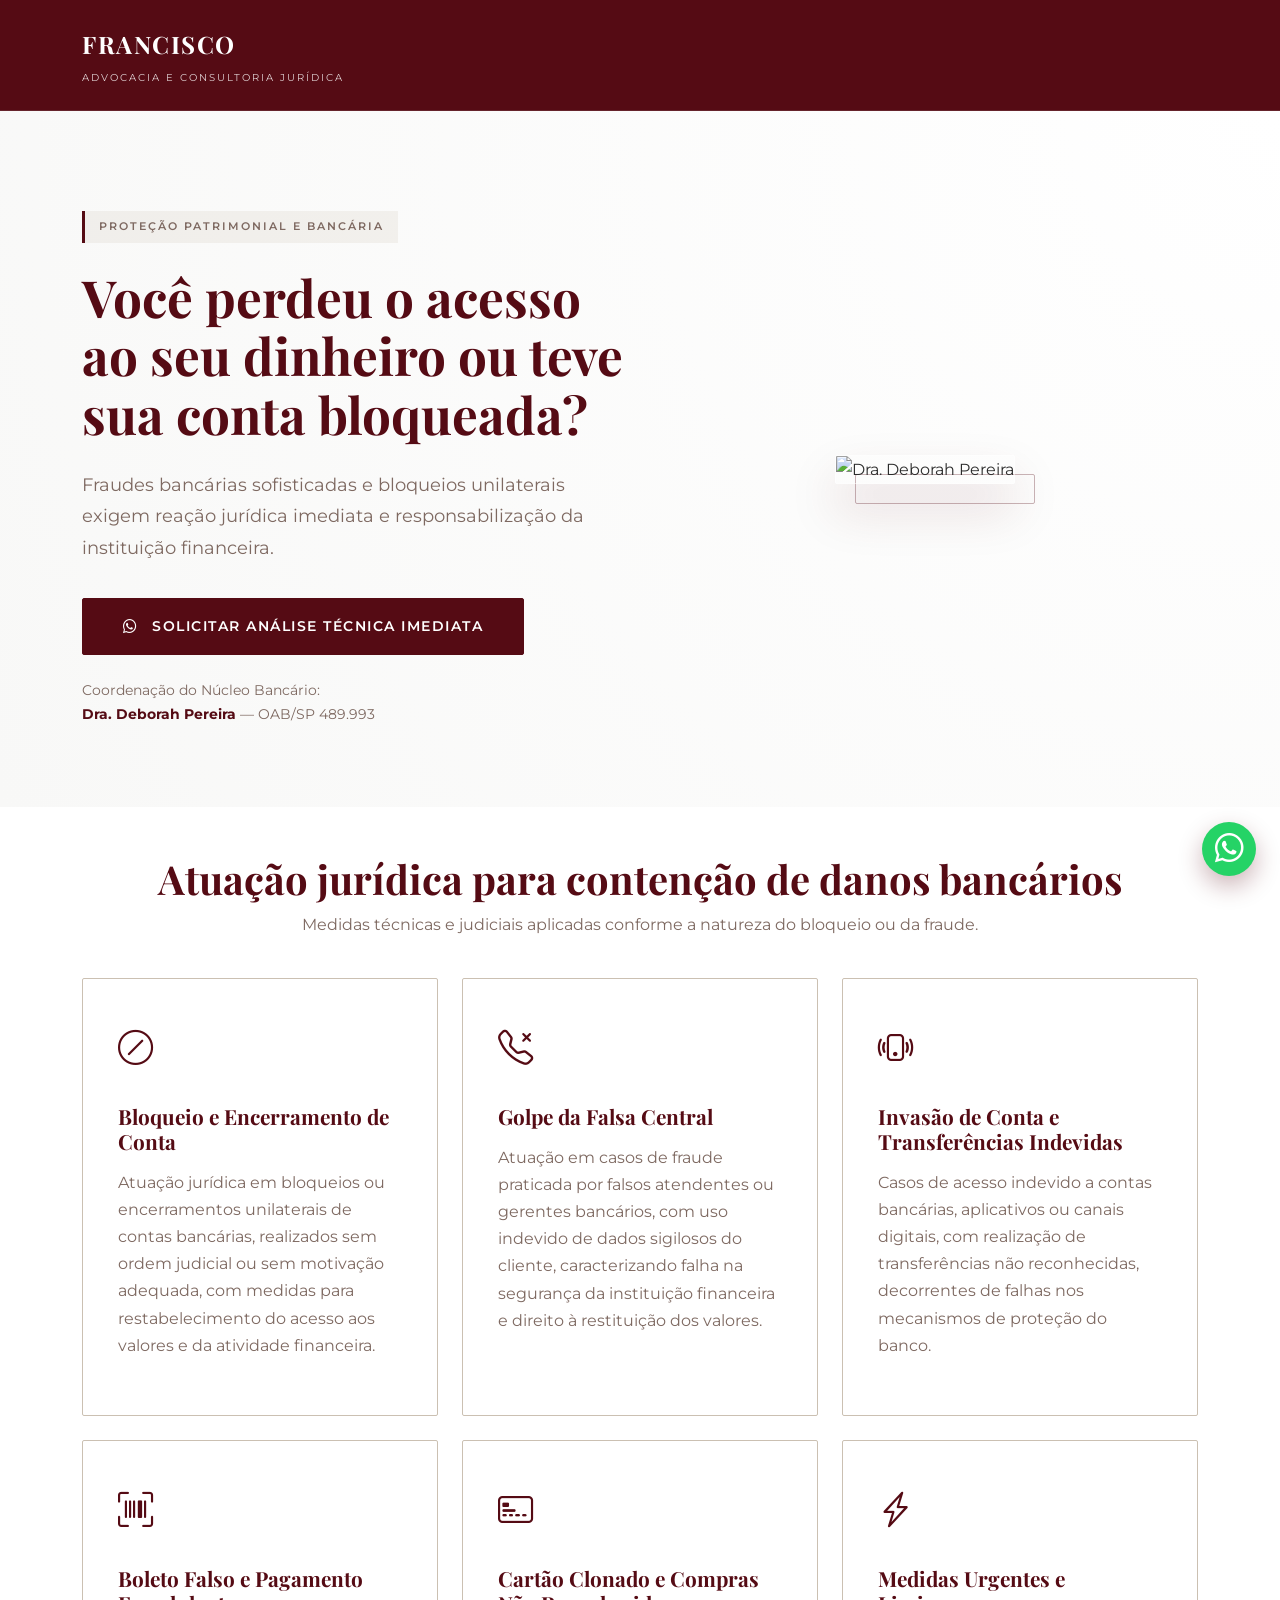
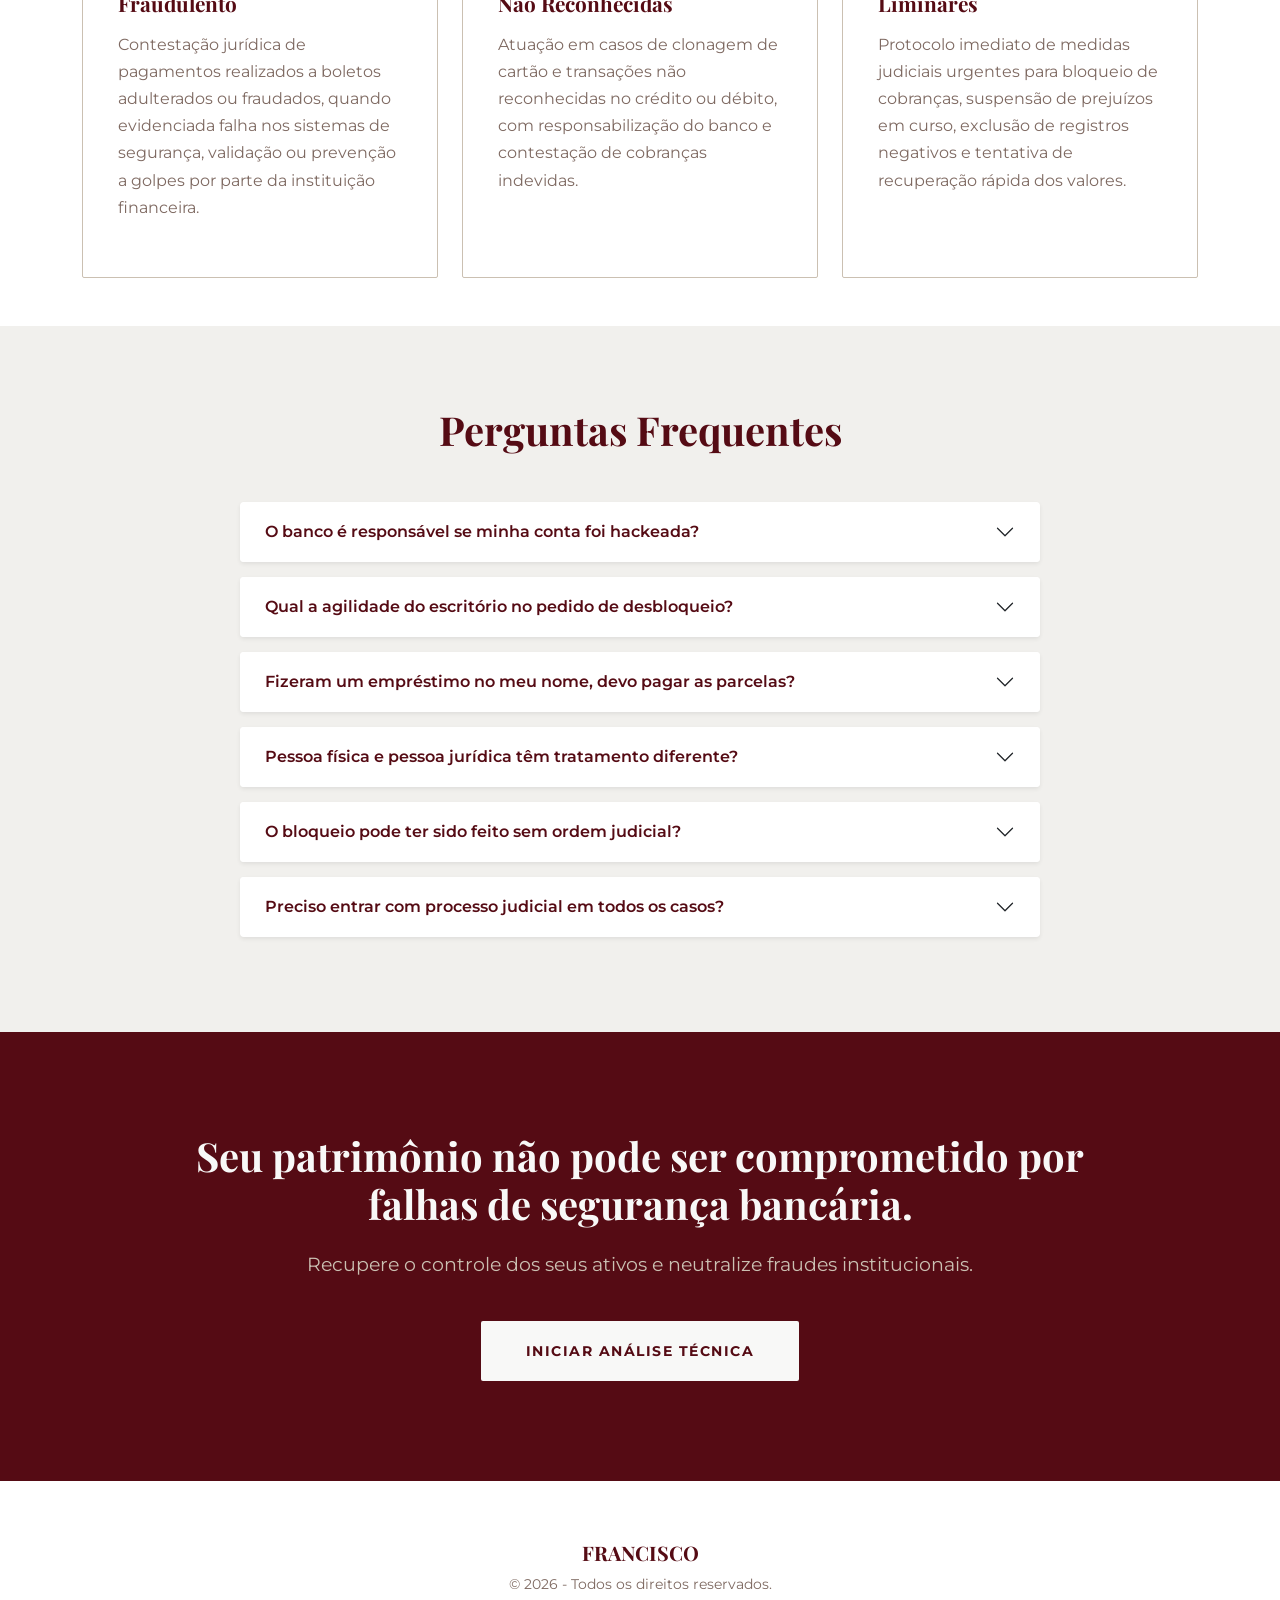
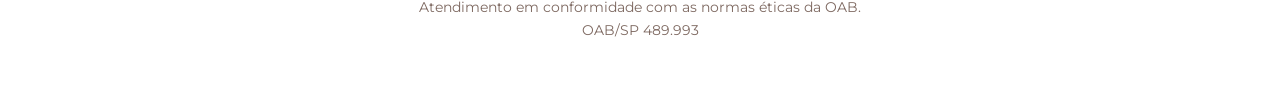
==== direitobancario.html @ e5b61c3a "paginas prontas - paginas para arrumar" ====
<!DOCTYPE html>
<html lang="pt-br">
<head>
    
    <meta charset="UTF-8">
    <meta name="viewport" content="width=device-width, initial-scale=1.0">
    <title>Francisco Advogados | Direito Bancário, Fraudes e Desbloqueios</title>
    
    <link href="https://fonts.googleapis.com/css2?family=Playfair+Display:wght@600;700&family=Montserrat:wght@300;400;500;600;700&display=swap" rel="stylesheet">
    <link href="https://cdn.jsdelivr.net/npm/bootstrap@5.3.0/dist/css/bootstrap.min.css" rel="stylesheet">
    <link rel="stylesheet" href="https://cdn.jsdelivr.net/npm/bootstrap-icons@1.11.3/font/bootstrap-icons.min.css">

    <link rel="stylesheet" href="css/style.css">
    <link rel="icon" type="image/png" href="media/favicon.ico">

</head>
<body>
    
    
    <!-- NAV DESKTOP -->
     <nav class="navbar sticky-top d-none d-lg-block">
        <div class="container d-flex justify-content-between align-items-center">
            <a class="brand-name" href="index.html"> FRANCISCO 
                <span class="nav-tagline">ADVOCACIA E CONSULTORIA JURÍDICA</span> 
            </a>
         </div> 
        </nav> 
     
     <!-- NAV MOBILE -->
      <nav class="navbar sticky-top d-lg-none">
        <div class="container d-flex justify-content-center align-items-center text-center">
            <a class="brand-name" href="index.html"> FRANCISCO 
                <span class="nav-tagline">ADVOCACIA E CONSULTORIA JURÍDICA</span>
            </a>
        </div>
    </nav>

    <header class="hero">
        <div class="container">
            <div class="row align-items-center">
                <div class="col-lg-6">
                    <span class="badge-status">Proteção Patrimonial e Bancária</span>
                    <h1>Você perdeu o acesso ao seu dinheiro ou teve sua conta bloqueada?</h1>
                    <p>
                        Fraudes bancárias sofisticadas e bloqueios unilaterais exigem reação jurídica imediata e responsabilização da instituição financeira.                    </p>
                    <a href="https://wa.me/5511920016400?text=Ol%C3%A1!%20Vim%20pelo%20site%20do%20Francisco%20Advogados.%0A%0APreciso%20de%20ajuda%20com%20um%20caso%20de%20bloqueio%20ou%20fraude%20banc%C3%A1ria." onclick="dispararConversao()" class="btn-vinho">
                        <i class="bi bi-whatsapp me-2"></i> Solicitar Análise Técnica Imediata
                    </a>
                    <div class="mt-4 small" style="color: var(--taupe);">
                        Coordenação do Núcleo Bancário: <br> <strong style="color: var(--deep-wine);">Dra. Deborah Pereira</strong> — OAB/SP 489.993
                    </div>
                </div>
                <div class="col-lg-6 text-center">
                    <div class="img-container">
                        <img src="media/dra-deborah-pereira.png" alt="Dra. Deborah Pereira" class="img-fluid">
                    </div>
                </div>
            </div>
        </div>
    </header>

    <section class="py-5 bg-custom-light">
        <div class="container">
            <div class="row text-center mb-4">
                <div class="col-12">
                    <h1 class="section-title">Atuação jurídica para contenção de danos bancários</h1>
                    <p class="text-muted-custom">Medidas técnicas e judiciais aplicadas conforme a natureza do bloqueio ou da fraude.</p>
                </div>
            </div>
            <div class="row g-4">
                <div class="col-md-4">
                    <div class="card-dor h-100">
                    <i class="bi bi-slash-circle"></i>
                    <h3>Bloqueio e Encerramento de Conta</h3>
                    <p class="text-muted-custom">
                        Atuação jurídica em bloqueios ou encerramentos unilaterais de contas bancárias,
                        realizados sem ordem judicial ou sem motivação adequada, com medidas para
                        restabelecimento do acesso aos valores e da atividade financeira.
                    </p>
                    </div>
                </div>

                <div class="col-md-4">
                    <div class="card-dor h-100">
                    <i class="bi bi-telephone-x"></i>
                    <h3>Golpe da Falsa Central</h3>
                    <p class="text-muted-custom">
                        Atuação em casos de fraude praticada por falsos atendentes ou gerentes bancários,
                        com uso indevido de dados sigilosos do cliente, caracterizando falha na segurança
                        da instituição financeira e direito à restituição dos valores.
                    </p>
                    </div>
                </div>

                <div class="col-md-4">
                    <div class="card-dor h-100">
                    <i class="bi bi-phone-vibrate"></i>
                    <h3>Invasão de Conta e Transferências Indevidas</h3>
                    <p class="text-muted-custom">
                        Casos de acesso indevido a contas bancárias, aplicativos ou canais digitais,
                        com realização de transferências não reconhecidas, decorrentes de falhas nos
                        mecanismos de proteção do banco.
                    </p>
                    </div>
                </div>

                <div class="col-md-4">
                    <div class="card-dor h-100">
                    <i class="bi bi-upc-scan"></i>
                    <h3>Boleto Falso e Pagamento Fraudulento</h3>
                    <p class="text-muted-custom">
                        Contestação jurídica de pagamentos realizados a boletos adulterados ou fraudados,
                        quando evidenciada falha nos sistemas de segurança, validação ou prevenção a golpes
                        por parte da instituição financeira.
                    </p>
                    </div>
                </div>

                <div class="col-md-4">
                    <div class="card-dor h-100">
                    <i class="bi bi-credit-card-2-front"></i>
                    <h3>Cartão Clonado e Compras Não Reconhecidas</h3>
                    <p class="text-muted-custom">
                        Atuação em casos de clonagem de cartão e transações não reconhecidas no crédito
                        ou débito, com responsabilização do banco e contestação de cobranças indevidas.
                    </p>
                    </div>
                </div>

                <div class="col-md-4">
                    <div class="card-dor h-100">
                    <i class="bi bi-lightning-charge"></i>
                    <h3>Medidas Urgentes e Liminares</h3>
                    <p class="text-muted-custom">
                        Protocolo imediato de medidas judiciais urgentes para bloqueio de cobranças,
                        suspensão de prejuízos em curso, exclusão de registros negativos e tentativa
                        de recuperação rápida dos valores.
                    </p>
                    </div>
                </div>
            </div>


        </div>
    </section>

    <section class="faq-section">
        <div class="container">
            <h1 class="text-center mb-5">Perguntas Frequentes</h1>
            <div class="accordion mx-auto" id="faqAccordion" style="max-width: 800px;">
                <div class="accordion-item shadow-sm border-0">
                    <h2 class="accordion-header">
                        <button class="accordion-button collapsed" type="button" data-bs-toggle="collapse" data-bs-target="#collapseOne">
                            O banco é responsável se minha conta foi hackeada?
                        </button>
                    </h2>
                    <div id="collapseOne" class="accordion-collapse collapse" data-bs-parent="#faqAccordion">
                        <div class="accordion-body">
                            Em muitos casos, sim. Especialmente quando há falha na segurança do sistema ou ausência de mecanismos adequados de proteção. Cada situação exige análise técnica individual.
                        </div>
                    </div>
                </div>
                <div class="accordion-item shadow-sm border-0">
                    <h2 class="accordion-header">
                        <button class="accordion-button collapsed" type="button" data-bs-toggle="collapse" data-bs-target="#collapseTwo">
                            Qual a agilidade do escritório no pedido de desbloqueio?
                        </button>
                    </h2>
                    <div id="collapseTwo" class="accordion-collapse collapse" data-bs-parent="#faqAccordion">
                        <div class="accordion-body">
                            Após a análise inicial, as medidas cabíveis podem ser protocoladas em até 48 horas, conforme a complexidade do caso e a documentação apresentada.
                        </div>
                    </div>
                </div>
                <div class="accordion-item shadow-sm border-0">
                    <h2 class="accordion-header">
                        <button class="accordion-button collapsed" type="button" data-bs-toggle="collapse" data-bs-target="#collapseThree">
                            Fizeram um empréstimo no meu nome, devo pagar as parcelas?
                        </button>
                    </h2>
                    <div id="collapseThree" class="accordion-collapse collapse" data-bs-parent="#faqAccordion">
                        <div class="accordion-body">
                            Não necessariamente. Em situações de fraude, é possível discutir judicialmente a validade do contrato e buscar a suspensão das cobranças.
                        </div>
                    </div>
                </div>

                <div class="accordion-item shadow-sm border-0">
                    <h2 class="accordion-header">
                        <button class="accordion-button collapsed" type="button" data-bs-toggle="collapse" data-bs-target="#collapseThree">
                            Pessoa física e pessoa jurídica têm tratamento diferente?
                        </button>
                    </h2>
                    <div id="collapseThree" class="accordion-collapse collapse" data-bs-parent="#faqAccordion">
                        <div class="accordion-body">
                            Sim. Contas de pessoa jurídica possuem particularidades contratuais e operacionais que exigem análise específica, especialmente quando há impacto no capital de giro ou na atividade empresarial.
                        </div>
                    </div>
                </div>

                <div class="accordion-item shadow-sm border-0">
                    <h2 class="accordion-header">
                        <button class="accordion-button collapsed" type="button" data-bs-toggle="collapse" data-bs-target="#collapseThree">
                            O bloqueio pode ter sido feito sem ordem judicial?
                        </button>
                    </h2>
                    <div id="collapseThree" class="accordion-collapse collapse" data-bs-parent="#faqAccordion">
                        <div class="accordion-body">
                            Sim. Instituições financeiras podem realizar bloqueios administrativos em determinadas situações, o que não impede a análise jurídica da legalidade da medida.
                        </div>
                    </div>
                </div>

                <div class="accordion-item shadow-sm border-0">
                    <h2 class="accordion-header">
                        <button class="accordion-button collapsed" type="button" data-bs-toggle="collapse" data-bs-target="#collapseThree">
                            Preciso entrar com processo judicial em todos os casos?
                        </button>
                    </h2>
                    <div id="collapseThree" class="accordion-collapse collapse" data-bs-parent="#faqAccordion">
                        <div class="accordion-body">
                            Não. Cada caso é avaliado individualmente. Em algumas situações, medidas extrajudiciais ou administrativas podem ser adotadas antes da via judicial.
                        </div>
                    </div>
                </div>
            </div>
        </div>
    </section>

    <section class="cta-final text-center" id="action">
        <div class="container w-75">
            <h2>Seu patrimônio não pode ser comprometido por falhas de segurança bancária.</h2>
            <p>Recupere o controle dos seus ativos e neutralize fraudes institucionais.</p>
            <a href="https://wa.me/5511920016400?text=Ol%C3%A1!%20Vim%20pelo%20site%20do%20Francisco%20Advogados.%0A%0AGostaria%20de%20uma%20an%C3%A1lise%20sobre%20bloqueio%20ou%20fraude%20banc%C3%A1ria." onclick="dispararConversao()" class="btn-final">INICIAR ANÁLISE TÉCNICA</a>
        </div>
    </section>

    <footer class="footer-custom text-center">
    <div class="container">
        <h5 class="footer-brand">FRANCISCO</h5>
        <p class="footer-text mb-0">
        © 2026 - Todos os direitos reservados.
        </p>
        <p class="footer-text">Atendimento em conformidade com as normas éticas da OAB.
        <br>
        OAB/SP 489.993
        </p>
    </div>
    </footer>

    <script src="https://cdn.jsdelivr.net/npm/bootstrap@5.3.0/dist/js/bootstrap.bundle.min.js"></script>
    
    <a href="https://wa.me/5511920016400?text=Ol%C3%A1!%20Vim%20pelo%20site%20do%20Francisco%20Advogados.%0A%0AGostaria%20de%20uma%20an%C3%A1lise%20sobre%20bloqueio%20ou%20fraude%20banc%C3%A1ria." onclick="dispararConversao()" class="whatsapp-float" aria-label="Contato via WhatsApp">
    <i class="bi bi-whatsapp"></i>
    </a>

</body>
</html>
---- css/style.css ----
:root {
  /* PALETA OFICIAL */
  --deep-wine: #550B14;
  --off-white: #F8F8F7;
  --soft-beige: #CBC0B2;
  --taupe: #7E6961;
  --text-dark: #2c2c2c;
  
  /* Gold Matte Simulation */
  --gold-matte: #C5A059; 
  --gold-gradient: linear-gradient(135deg, #D4AF37 0%, #C5A059 100%);
}

body {
  background-color: var(--off-white);
  font-family: 'Montserrat', sans-serif;
  color: var(--text-dark);
  line-height: 1.7;
}

/* TIPOGRAFIA GLOBAL */
h1, h2, h3, .brand-name, .step-number, .footer-brand {
  font-family: 'Playfair Display', serif;
  font-weight: 700;
  color: var(--deep-wine);
}

/* --- NAVBAR (Padronizada Dark Wine) --- */
.navbar {
  background-color: var(--deep-wine);
  padding: 1.5rem 0;
  border-bottom: 1px solid rgba(255,255,255,0.1);
}

.brand-name {
  color: #ffffff !important; /* Força branco sobre o fundo vinho */
  font-size: 1.5rem;
  letter-spacing: 1.5px;
  text-decoration: none;
  text-transform: uppercase;
}

.nav-tagline {
  font-size: 0.65rem;
  display: block;
  letter-spacing: 2px;
  color: rgba(255, 255, 255, 0.8);
  font-family: 'Montserrat', sans-serif;
  font-weight: 400;
  margin-top: 4px;
}

/* Botão Navbar (Outline Branco) */
.btn-outline-custom, 
.navbar .btn-outline-light { 
  /* Unificando classes para garantir o estilo */
  border: 1px solid #ffffff;
  color: #ffffff;
  background: transparent;
  border-radius: 4px;
  transition: all 0.3s ease;
  text-transform: uppercase;
  font-size: 0.85rem;
  letter-spacing: 1px;
  padding: 8px 24px;
  font-weight: 600;
  text-decoration: none;
}

.btn-outline-custom:hover,
.navbar .btn-outline-light:hover {
  background-color: #ffffff;
  color: var(--deep-wine);
}

/* --- HERO SECTION --- */
.hero {
  padding: 100px 0 80px;
  background: radial-gradient(circle at top right, #ffffff 0%, var(--off-white) 100%);
}

.hero h1 {
  font-size: 3.2rem;
  line-height: 1.15;
  margin-bottom: 25px;
}

.hero p {
  font-size: 1.15rem;
  color: var(--taupe);
  font-weight: 400;
  margin-bottom: 35px;
  max-width: 800px;
}

.badge-status {
  display: inline-block;
  padding: 6px 14px;
  background: rgba(203, 192, 178, 0.2);
  color: var(--taupe);
  font-weight: 600;
  font-size: 0.7rem;
  letter-spacing: 2px;
  text-transform: uppercase;
  margin-bottom: 25px;
  border-left: 3px solid var(--deep-wine);
}

.btn-hero-secondary {
  padding: 10px 28px;
  font-size: 0.85rem;
  letter-spacing: 1px;
  text-transform: uppercase;
  border-color: var(--taupe);
  color: var(--deep-wine);
}

.btn-hero-secondary:hover {
  background-color: var(--deep-wine);
  color: #fff;
  border-color: var(--deep-wine);
}


/* IMAGENS E EFEITOS */
.img-container {
  position: relative;
  display: inline-block;
}

.img-container img {
  border-radius: 2px;
  position: relative;
  z-index: 2;
  box-shadow: 0 25px 50px rgba(85, 11, 20, 0.15);
  width: 100%;
  max-width: 400px;
  height: auto;
  object-fit: cover;
  border: 1px solid rgba(255,255,255,0.5);
}

.img-container::after {
  content: "";
  position: absolute;
  top: 20px;
  right: -20px;
  width: 100%;
  height: 100%;
  border: 1px solid var(--deep-wine);
  z-index: 1;
  border-radius: 2px;
  opacity: 0.3;
}

/* --- CARDS (Áreas e Dores) --- */
.bg-custom-light { background-color: #fff; }

.card-dor, .area-card {
  background: #fff;
  padding: 40px 35px;
  border: 1px solid var(--soft-beige);
  border-radius: 2px;
  height: 100%;
  transition: 0.4s;
  position: relative;
  overflow: hidden;
  display: block;
  text-decoration: none;
  color: inherit;
}

.card-dor:hover, .area-card:hover {
  border-color: var(--deep-wine);
  background: #fff;
  box-shadow: 0 15px 35px rgba(126, 105, 97, 0.1);
  transform: translateY(-5px);
}

.card-dor i, .area-card i {
  font-size: 2.2rem;
  color: var(--deep-wine);
  margin-bottom: 25px;
  display: block;
}

.card-dor h3, .area-card h3 {
  font-size: 1.3rem;
  margin-bottom: 15px;
  color: var(--deep-wine);
}

.text-muted-custom, .area-card p {
  color: var(--taupe) !important;
  font-weight: 400;
  font-size: 16px;
}

/* --- BOTÕES --- */
/* Botão Vinho Sólido */
.btn-vinho {
  background: var(--deep-wine);
  color: #fff !important;
  padding: 16px 40px;
  font-weight: 600;
  text-transform: uppercase;
  font-size: 0.85rem;
  letter-spacing: 1.5px;
  border-radius: 2px;
  transition: 0.3s;
  border: 1px solid var(--deep-wine);
  display: inline-block;
  text-decoration: none;
}
.btn-vinho:hover {
  background: #3a060c;
  transform: translateY(-2px);
  box-shadow: 0 10px 20px rgba(85,11,20,0.2);
}

/* Botão Cta Final */
.btn-final {
  background: var(--off-white) !important;
  color: var(--deep-wine) !important;
  padding: 18px 45px;
  font-weight: 700;
  text-transform: uppercase;
  font-size: 0.9rem;
  letter-spacing: 1.5px;
  border-radius: 2px;
  transition: 0.3s;
  border: none;
  display: inline-block;
  text-decoration: none;
}
.btn-gold:hover {
  transform: translateY(-3px);
  background: #d4af37;
  box-shadow: 0 10px 20px rgba(197, 160, 89, 0.3);
}

/* --- TIMELINE (Passo a Passo) --- */
.timeline-section { padding: 90px 0; background: #fff; }

.step-item { text-align: center; padding: 0 15px; }

.step-number {
  width: 60px;
  height: 60px;
  background: var(--deep-wine);
  color: #fff;
  border-radius: 50%;
  display: flex;
  align-items: center;
  justify-content: center;
  margin: 0 auto 25px;
  font-size: 1.5rem;
  border: 2px solid var(--off-white);
  box-shadow: 0 0 0 4px rgba(203, 192, 178, 0.3);
}

/* --- FAQ / ACCORDION --- */
.faq-section { 
  padding: 80px 0; 
  background: rgba(203, 192, 178, 0.15); 
}
.accordion-item { 
  border: 1px solid rgba(126, 105, 97, 0.1); 
  margin-bottom: 15px; 
  background: #fff;
  border-radius: 4px !important;
  overflow: hidden;
}
.accordion-button { 
  font-family: 'Montserrat', sans-serif; 
  font-weight: 600; 
  font-size: 1rem; 
  color: var(--deep-wine); 
  background: #fff;
  padding: 20px 25px;
}
.accordion-button:not(.collapsed) { 
  background-color: var(--off-white); 
  color: var(--deep-wine); 
  box-shadow: inset 0 -1px 0 rgba(0,0,0,0.05); 
  border-left: 4px solid var(--deep-wine);
}
.accordion-button:focus {
  box-shadow: none;
  border-color: rgba(0,0,0,0.05);
}
.accordion-body { 
  font-family: 'Montserrat', sans-serif; 
  font-size: 0.95rem; 
  color: var(--taupe); 
  padding: 25px;
  line-height: 1.8;
}

/* --- CTA FINAL --- */
.cta-final {
  padding: 100px 0;
  background-color: var(--deep-wine);
  color: var(--off-white);
}
.cta-final h2 {
  color: var(--off-white);
  font-size: 2.5rem;
  margin-bottom: 20px;
}
.cta-final p {
  color: var(--soft-beige);
  font-size: 1.2rem;
  margin-bottom: 40px;
}

/* --- SEÇÃO DE AUTORIDADE (HOME) --- */
.authority-section {
  padding: 70px 0;
  background: rgba(203,192,178,0.15);
}
.authority-section h2 {
    font-size: 2.5rem;
}
.authority-section p {
  max-width: 800px;
  margin: 0 auto;
  color: var(--taupe);
    font-size: 1.2rem;
}

/* --- FOOTER --- */
.footer-custom {
  background-color: #fff;
  padding-top: 60px;
  padding-bottom: 40px;
}
.footer-text {
  color: var(--taupe);
  font-size: 0.85rem;
}

/* ICON WHATSAPP */
.whatsapp-float {
  position: fixed;
  bottom: 24px;
  right: 24px;
  width: 54px;
  height: 54px;
  background-color: #25D366; /* deep wine */
  color: #ffffff;
  border-radius: 50%;
  display: flex;
  align-items: center;
  justify-content: center;
  font-size: 1.8rem;
  text-decoration: none;
  z-index: 999;
  box-shadow: 0 10px 25px rgba(85, 11, 20, 0.3);
  transition: transform 0.25s ease, box-shadow 0.25s ease;
}

.whatsapp-float:hover {
  transform: translateY(-3px);
  box-shadow: 0 14px 35px rgba(85, 11, 20, 0.4);
  color: #ffffff;
}

/* Estilização dos Cards Premium */
.card-dor-premium {
    background: #FFFFFF;
    border: 1px solid rgba(85, 11, 20, 0.08); /* Borda bordô quase invisível */
    padding: 45px 35px;
    display: block;
    text-decoration: none;
    transition: all 0.5s cubic-bezier(0.25, 0.8, 0.25, 1);
    position: relative;
    overflow: hidden;
}

.card-dor-premium:hover {
    transform: translateY(-10px);
    border-color: #550B14; /* Bordô Profundo */
    box-shadow: 0 20px 40px rgba(0, 0, 0, 0.05);
}

.card-dor-premium i {
    font-size: 2.2rem;
    color: #550B14;
    margin-bottom: 25px;
    display: block;
}

.card-dor-premium h3 {
    font-family: 'Playfair Display', serif;
    font-size: 1.4rem;
    color: #1A1A1A;
    margin-bottom: 20px;
    letter-spacing: 0.5px;
}

.card-dor-premium p {
    font-family: 'Montserrat', sans-serif;
    font-size: 0.95rem;
    line-height: 1.7;
    color: #666;
    margin-bottom: 30px;
}

/* Link interno do card */
.card-link {
    font-family: 'Montserrat', sans-serif;
    font-size: 0.75rem;
    font-weight: 700;
    text-transform: uppercase;
    letter-spacing: 2px;
    color: #550B14;
    display: flex;
    align-items: center;
    gap: 10px;
    transition: 0.3s;
}

.card-dor-premium:hover .card-link {
    gap: 15px;
}

/* --- MOBILE TWEAKS --- */
@media (max-width: 991px) {
  .hero { text-align: center; padding: 60px 0; }
  .hero p { margin: 0 auto 35px; }
  .img-container { margin-top: 50px; }
  .img-container::after { display: none; }
  .hero h1 { font-size: 2.2rem; }
  .navbar .brand-name { font-size: 1.2rem; }
}
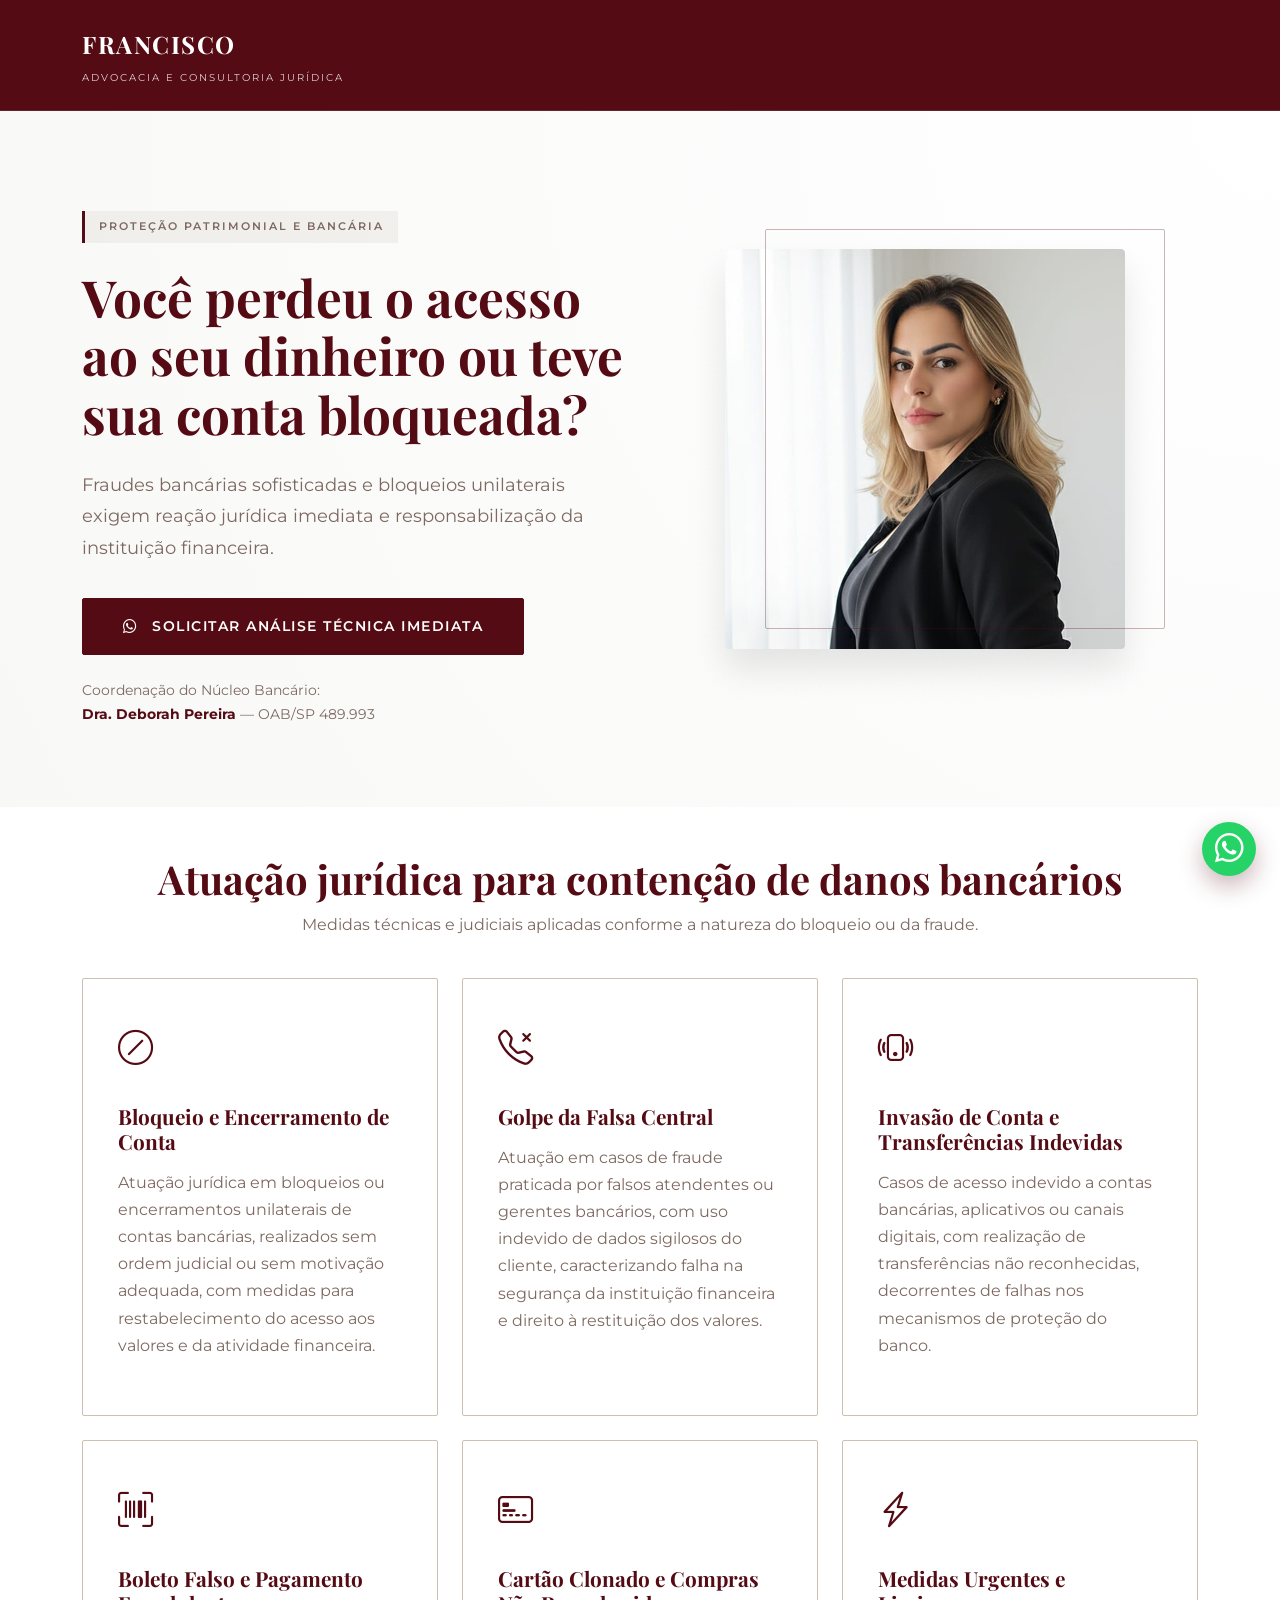
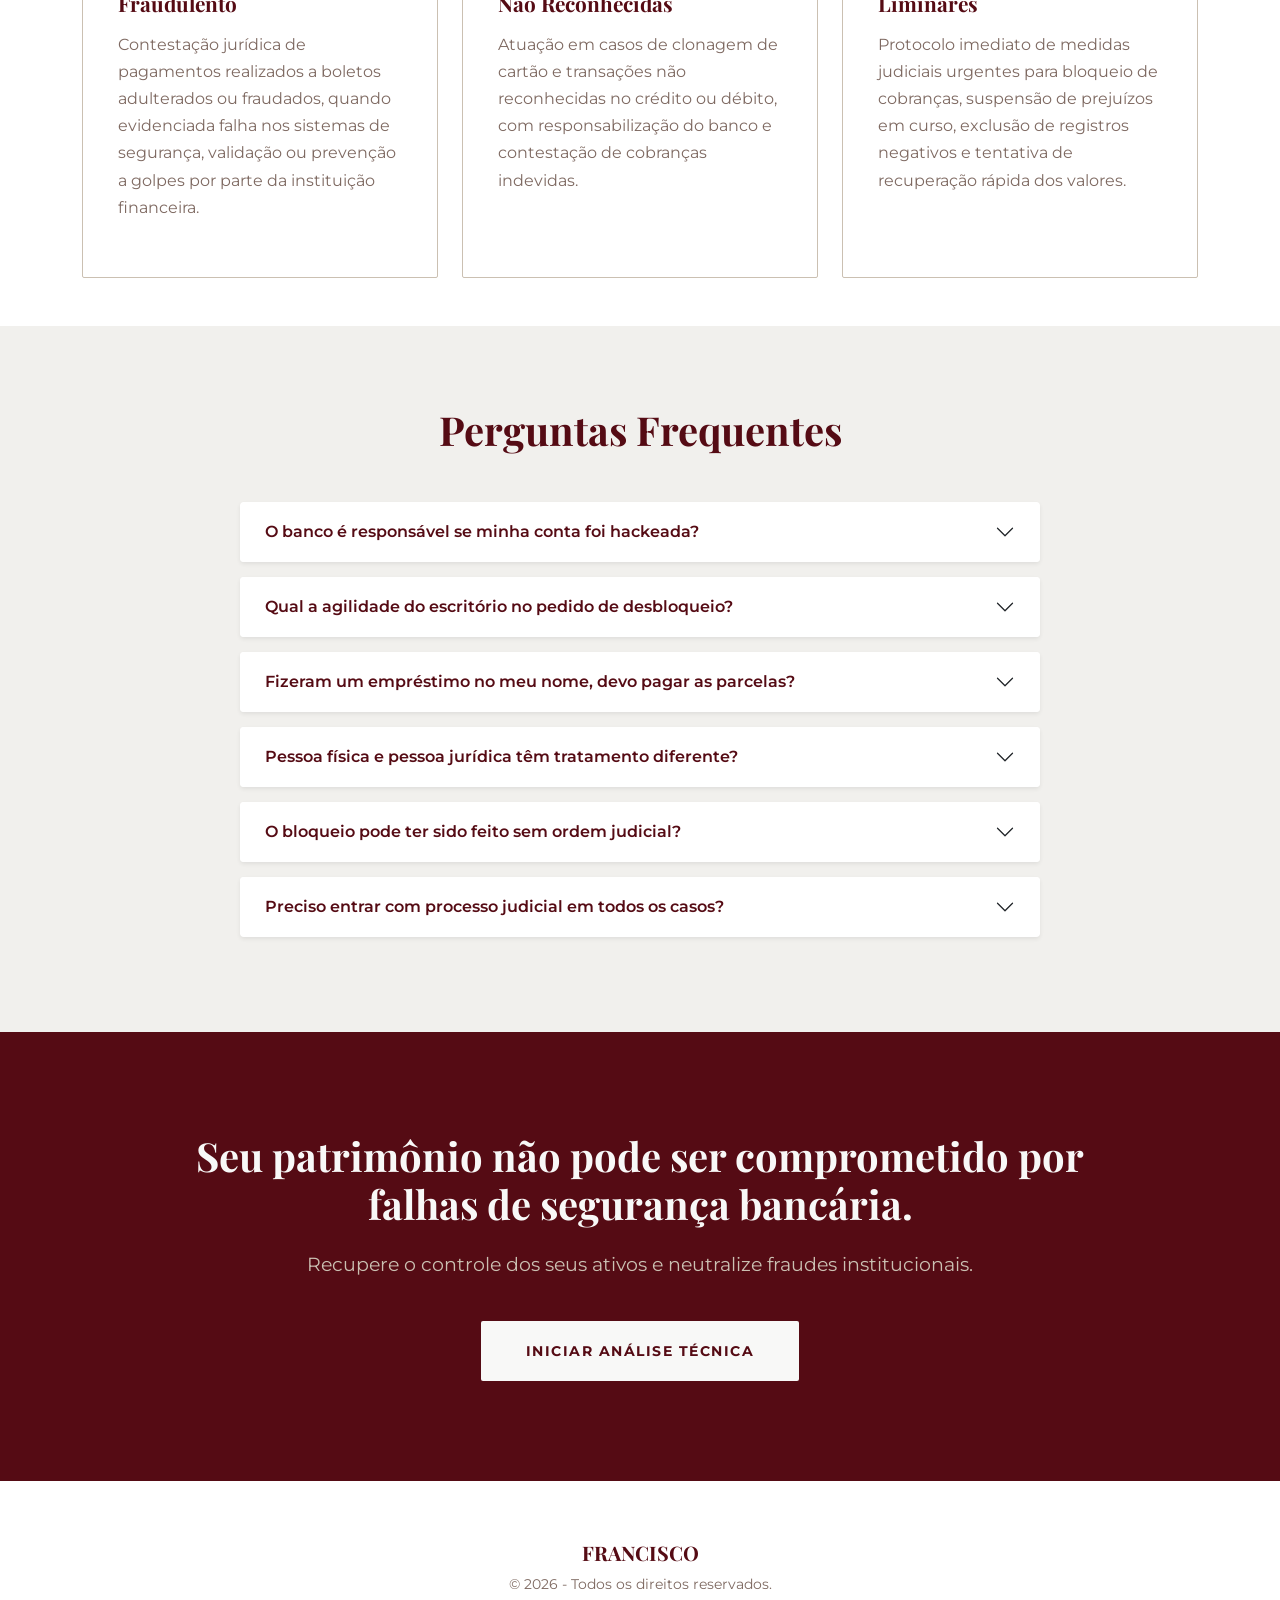
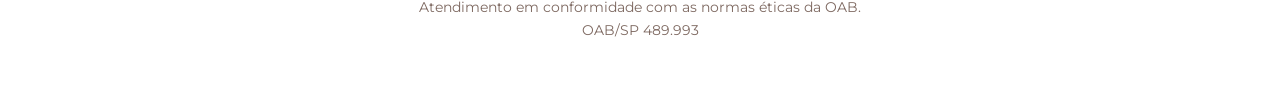
==== commit 90b16da5: "ajustes-essenciais" ====
--- a/direitobancario.html
+++ b/direitobancario.html
@@ -1,6 +1,13 @@
 <!DOCTYPE html>
 <html lang="pt-br">
 <head>
+    <!-- Google Tag Manager -->
+        <script>(function(w,d,s,l,i){w[l]=w[l]||[];w[l].push({'gtm.start':
+        new Date().getTime(),event:'gtm.js'});var f=d.getElementsByTagName(s)[0],
+        j=d.createElement(s),dl=l!='dataLayer'?'&l='+l:'';j.async=true;j.src=
+        'https://www.googletagmanager.com/gtm.js?id='+i+dl;f.parentNode.insertBefore(j,f);
+        })(window,document,'script','dataLayer','GTM-MW98ZZ6X');</script>
+    <!-- End Google Tag Manager -->
     
     <meta charset="UTF-8">
     <meta name="viewport" content="width=device-width, initial-scale=1.0">
@@ -12,9 +19,13 @@
 
     <link rel="stylesheet" href="css/style.css">
     <link rel="icon" type="image/png" href="media/favicon.ico">
-
 </head>
 <body>
+
+    <!-- Google Tag Manager (noscript) -->
+        <noscript><iframe src="https://www.googletagmanager.com/ns.html?id=GTM-MW98ZZ6X"
+        height="0" width="0" style="display:none;visibility:hidden"></iframe></noscript>
+    <!-- End Google Tag Manager (noscript) -->
     
     
     <!-- NAV DESKTOP -->
@@ -52,7 +63,7 @@
                 </div>
                 <div class="col-lg-6 text-center">
                     <div class="img-container">
-                        <img src="media/dra-deborah-pereira.png" alt="Dra. Deborah Pereira" class="img-fluid">
+                        <img src="media/dra-deborah-pereira.webp" alt="Dra. Deborah Pereira" class="img-fluid">
                     </div>
                 </div>
             </div>
--- a/css/style.css
+++ b/css/style.css
@@ -128,25 +128,13 @@
   display: inline-block;
 }
 
-.img-container img {
-  border-radius: 2px;
-  position: relative;
-  z-index: 2;
-  box-shadow: 0 25px 50px rgba(85, 11, 20, 0.15);
-  width: 100%;
-  max-width: 400px;
-  height: auto;
-  object-fit: cover;
-  border: 1px solid rgba(255,255,255,0.5);
-}
-
 .img-container::after {
   content: "";
   position: absolute;
-  top: 20px;
-  right: -20px;
-  width: 100%;
-  height: 100%;
+  top: 0;
+  right: 0;
+  width: 400px;
+  height: 400px;
   border: 1px solid var(--deep-wine);
   z-index: 1;
   border-radius: 2px;
